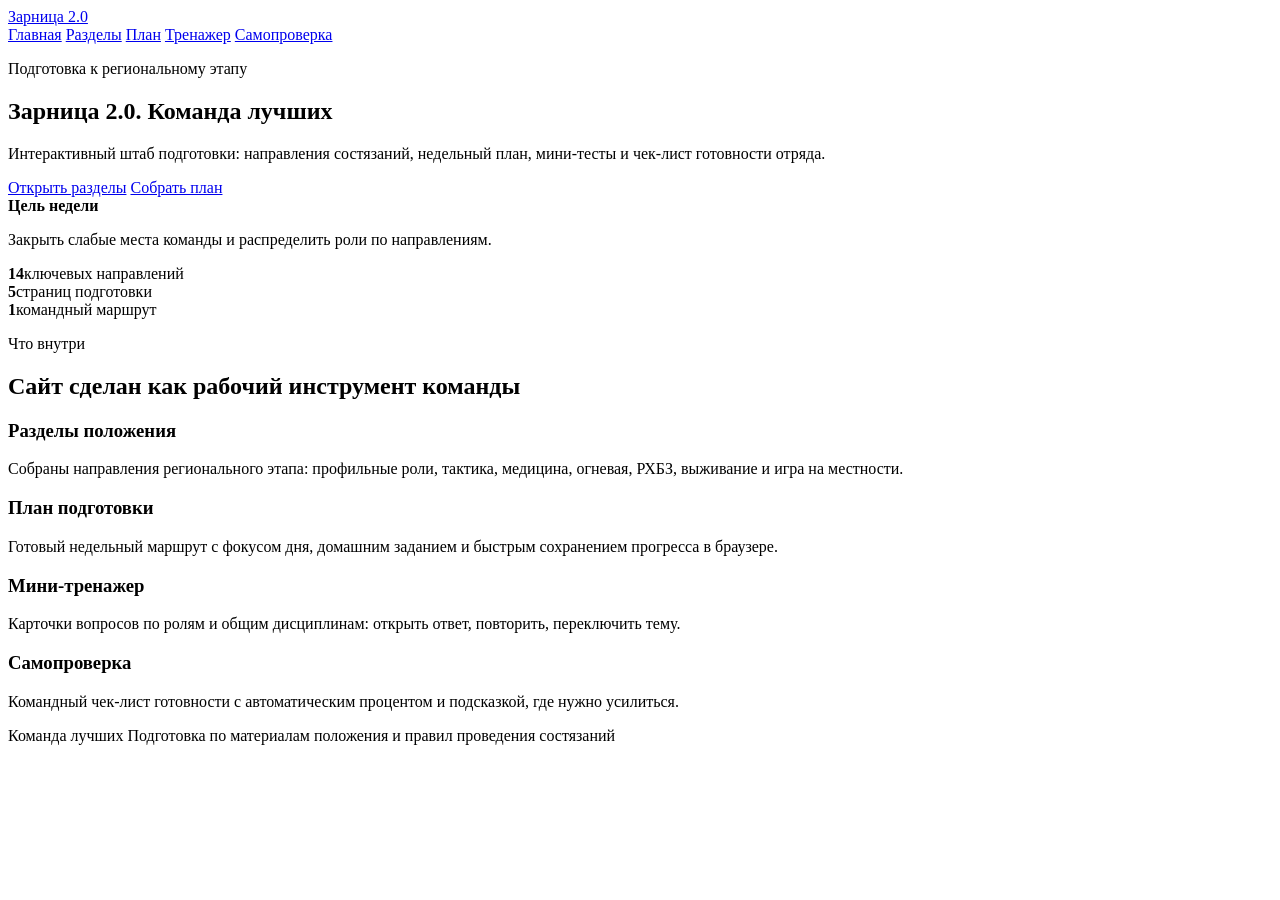
==== index.html @ 5da8fb19 "Add Zarnitsa site homepage" ====
<!doctype html>
<html lang="ru">
<head>
  <meta charset="utf-8">
  <meta name="viewport" content="width=device-width, initial-scale=1">
  <title>Зарница 2.0. Команда лучших</title>
  <link rel="stylesheet" href="styles.css">
</head>
<body>
  <header class="site-header">
    <a class="brand" href="index.html">Зарница 2.0</a>
    <nav class="nav">
      <a href="index.html" aria-current="page">Главная</a>
      <a href="modules.html">Разделы</a>
      <a href="planner.html">План</a>
      <a href="trainer.html">Тренажер</a>
      <a href="score.html">Самопроверка</a>
    </nav>
  </header>

  <main>
    <section class="hero">
      <div class="hero-copy">
        <p class="eyebrow">Подготовка к региональному этапу</p>
        <h1>Зарница 2.0. Команда лучших</h1>
        <p class="lead">Интерактивный штаб подготовки: направления состязаний, недельный план, мини-тесты и чек-лист готовности отряда.</p>
        <div class="hero-actions">
          <a class="button primary" href="modules.html">Открыть разделы</a>
          <a class="button" href="planner.html">Собрать план</a>
        </div>
      </div>
      <div class="hero-panel" aria-label="Карта подготовки">
        <div class="radar">
          <span></span><span></span><span></span><span></span>
        </div>
        <div class="mission-card">
          <strong>Цель недели</strong>
          <p>Закрыть слабые места команды и распределить роли по направлениям.</p>
        </div>
      </div>
    </section>

    <section class="stats">
      <article><strong>14</strong><span>ключевых направлений</span></article>
      <article><strong>5</strong><span>страниц подготовки</span></article>
      <article><strong>1</strong><span>командный маршрут</span></article>
    </section>

    <section class="section">
      <div class="section-head">
        <p class="eyebrow">Что внутри</p>
        <h2>Сайт сделан как рабочий инструмент команды</h2>
      </div>
      <div class="feature-grid">
        <article class="feature">
          <h3>Разделы положения</h3>
          <p>Собраны направления регионального этапа: профильные роли, тактика, медицина, огневая, РХБЗ, выживание и игра на местности.</p>
        </article>
        <article class="feature">
          <h3>План подготовки</h3>
          <p>Готовый недельный маршрут с фокусом дня, домашним заданием и быстрым сохранением прогресса в браузере.</p>
        </article>
        <article class="feature">
          <h3>Мини-тренажер</h3>
          <p>Карточки вопросов по ролям и общим дисциплинам: открыть ответ, повторить, переключить тему.</p>
        </article>
        <article class="feature">
          <h3>Самопроверка</h3>
          <p>Командный чек-лист готовности с автоматическим процентом и подсказкой, где нужно усилиться.</p>
        </article>
      </div>
    </section>
  </main>

  <footer class="footer">
    <span>Команда лучших</span>
    <span>Подготовка по материалам положения и правил проведения состязаний</span>
  </footer>
</body>
</html>
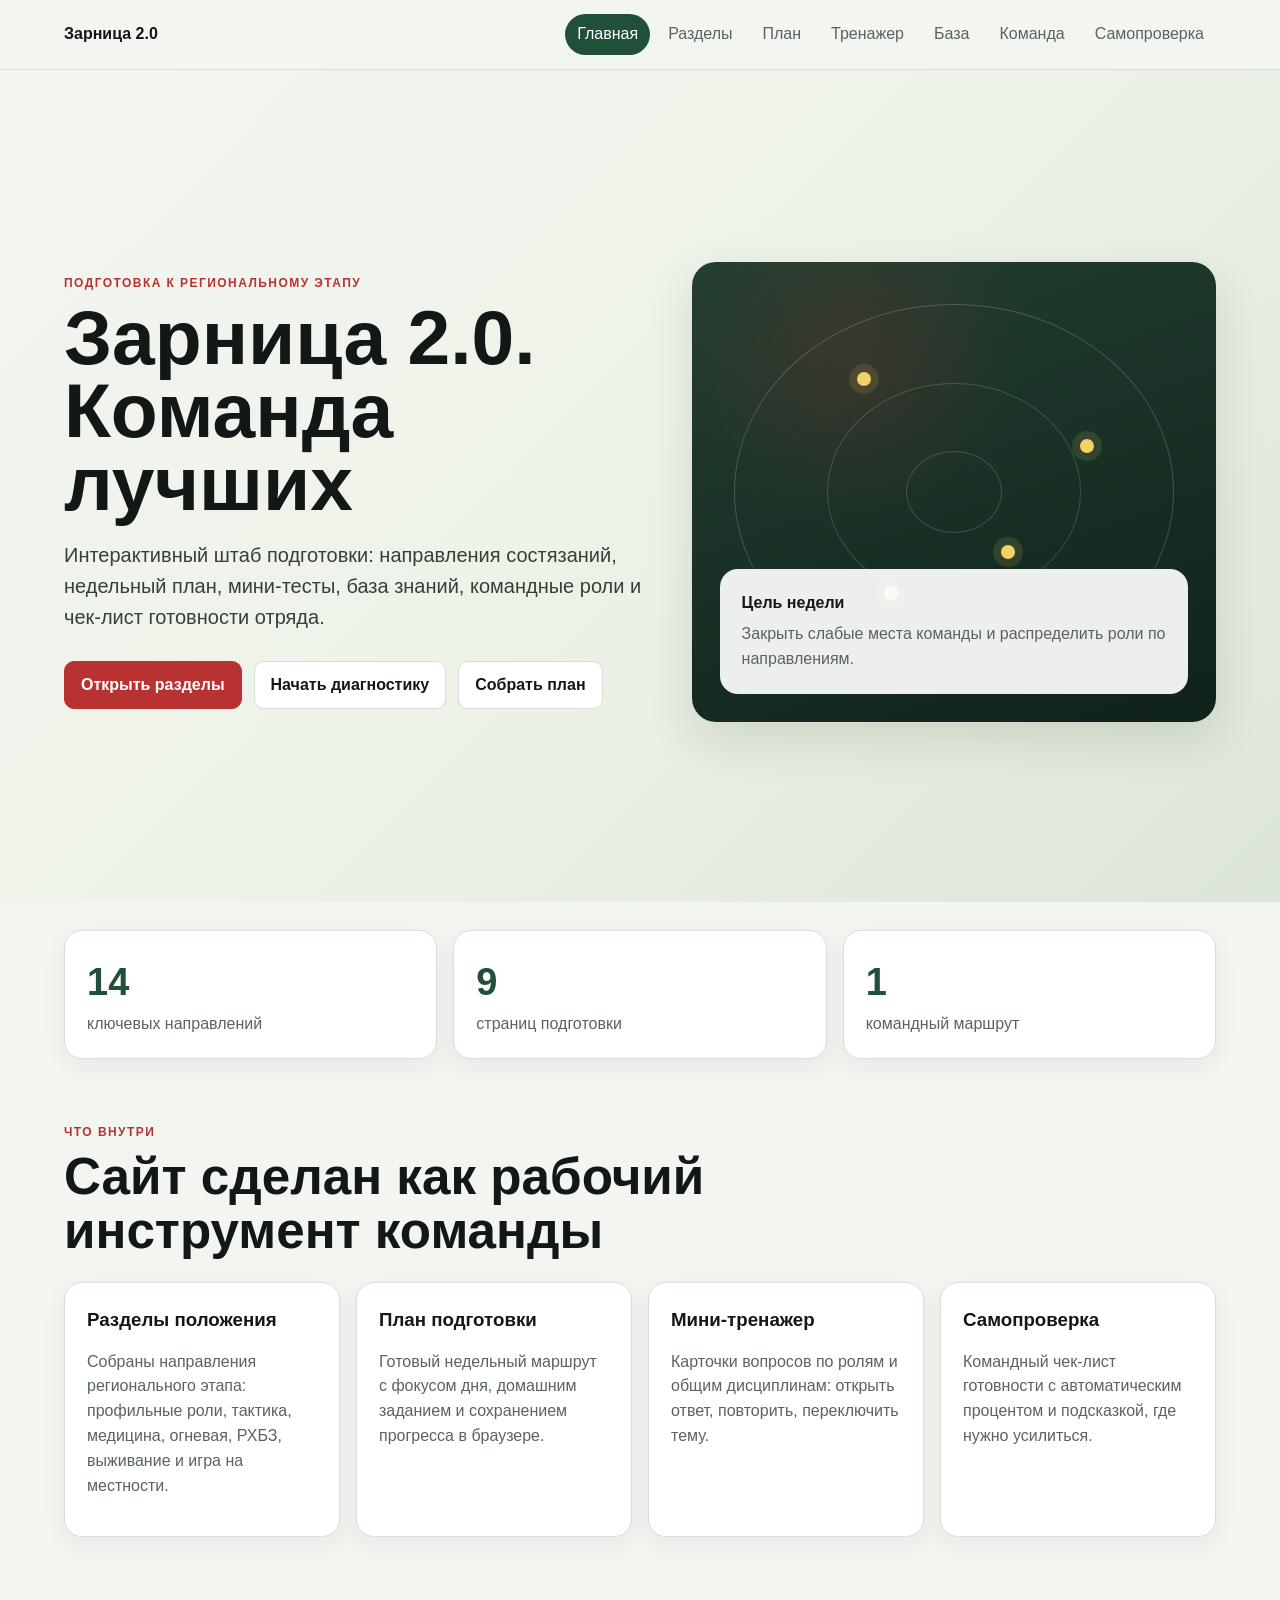
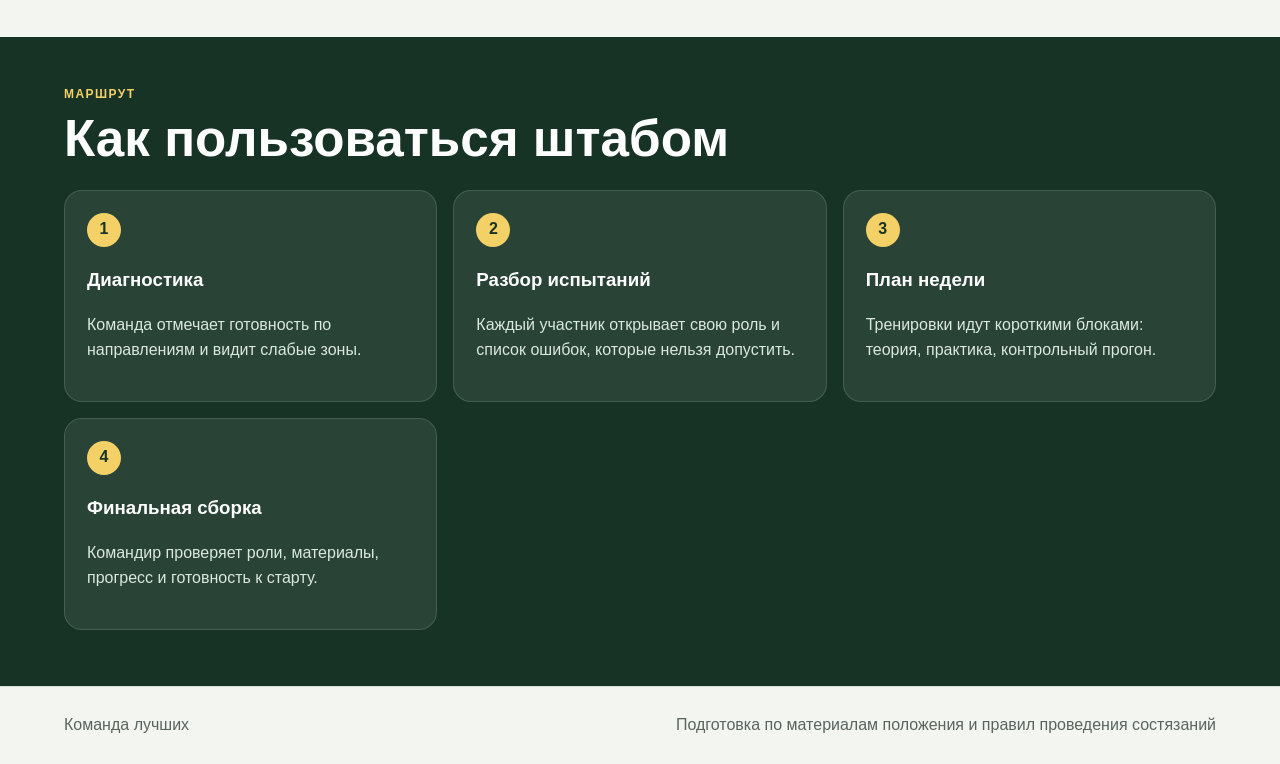
==== commit 5c195172: "Expand homepage into training hub" ====
--- a/index.html
+++ b/index.html
@@ -1,80 +1,17 @@
 <!doctype html>
 <html lang="ru">
 <head>
-  <meta charset="utf-8">
-  <meta name="viewport" content="width=device-width, initial-scale=1">
-  <title>Зарница 2.0. Команда лучших</title>
-  <link rel="stylesheet" href="styles.css">
+  <meta charset="utf-8"><meta name="viewport" content="width=device-width, initial-scale=1">
+  <title>Зарница 2.0. Команда лучших</title><link rel="stylesheet" href="styles.css">
 </head>
 <body>
-  <header class="site-header">
-    <a class="brand" href="index.html">Зарница 2.0</a>
-    <nav class="nav">
-      <a href="index.html" aria-current="page">Главная</a>
-      <a href="modules.html">Разделы</a>
-      <a href="planner.html">План</a>
-      <a href="trainer.html">Тренажер</a>
-      <a href="score.html">Самопроверка</a>
-    </nav>
-  </header>
-
+  <header class="site-header"><a class="brand" href="index.html">Зарница 2.0</a><nav class="nav"><a href="index.html" aria-current="page">Главная</a><a href="modules.html">Разделы</a><a href="planner.html">План</a><a href="trainer.html">Тренажер</a><a href="knowledge.html">База</a><a href="team.html">Команда</a><a href="score.html">Самопроверка</a></nav></header>
   <main>
-    <section class="hero">
-      <div class="hero-copy">
-        <p class="eyebrow">Подготовка к региональному этапу</p>
-        <h1>Зарница 2.0. Команда лучших</h1>
-        <p class="lead">Интерактивный штаб подготовки: направления состязаний, недельный план, мини-тесты и чек-лист готовности отряда.</p>
-        <div class="hero-actions">
-          <a class="button primary" href="modules.html">Открыть разделы</a>
-          <a class="button" href="planner.html">Собрать план</a>
-        </div>
-      </div>
-      <div class="hero-panel" aria-label="Карта подготовки">
-        <div class="radar">
-          <span></span><span></span><span></span><span></span>
-        </div>
-        <div class="mission-card">
-          <strong>Цель недели</strong>
-          <p>Закрыть слабые места команды и распределить роли по направлениям.</p>
-        </div>
-      </div>
-    </section>
-
-    <section class="stats">
-      <article><strong>14</strong><span>ключевых направлений</span></article>
-      <article><strong>5</strong><span>страниц подготовки</span></article>
-      <article><strong>1</strong><span>командный маршрут</span></article>
-    </section>
-
-    <section class="section">
-      <div class="section-head">
-        <p class="eyebrow">Что внутри</p>
-        <h2>Сайт сделан как рабочий инструмент команды</h2>
-      </div>
-      <div class="feature-grid">
-        <article class="feature">
-          <h3>Разделы положения</h3>
-          <p>Собраны направления регионального этапа: профильные роли, тактика, медицина, огневая, РХБЗ, выживание и игра на местности.</p>
-        </article>
-        <article class="feature">
-          <h3>План подготовки</h3>
-          <p>Готовый недельный маршрут с фокусом дня, домашним заданием и быстрым сохранением прогресса в браузере.</p>
-        </article>
-        <article class="feature">
-          <h3>Мини-тренажер</h3>
-          <p>Карточки вопросов по ролям и общим дисциплинам: открыть ответ, повторить, переключить тему.</p>
-        </article>
-        <article class="feature">
-          <h3>Самопроверка</h3>
-          <p>Командный чек-лист готовности с автоматическим процентом и подсказкой, где нужно усилиться.</p>
-        </article>
-      </div>
-    </section>
+    <section class="hero"><div class="hero-copy"><p class="eyebrow">Подготовка к региональному этапу</p><h1>Зарница 2.0. Команда лучших</h1><p class="lead">Интерактивный штаб подготовки: направления состязаний, недельный план, мини-тесты, база знаний, командные роли и чек-лист готовности отряда.</p><div class="hero-actions"><a class="button primary" href="modules.html">Открыть разделы</a><a class="button" href="diagnostics.html">Начать диагностику</a><a class="button" href="planner.html">Собрать план</a></div></div><div class="hero-panel" aria-label="Карта подготовки"><div class="radar"><span></span><span></span><span></span><span></span></div><div class="mission-card"><strong>Цель недели</strong><p>Закрыть слабые места команды и распределить роли по направлениям.</p></div></div></section>
+    <section class="stats"><article><strong>14</strong><span>ключевых направлений</span></article><article><strong>9</strong><span>страниц подготовки</span></article><article><strong>1</strong><span>командный маршрут</span></article></section>
+    <section class="section"><div class="section-head"><p class="eyebrow">Что внутри</p><h2>Сайт сделан как рабочий инструмент команды</h2></div><div class="feature-grid"><article class="feature"><h3>Разделы положения</h3><p>Собраны направления регионального этапа: профильные роли, тактика, медицина, огневая, РХБЗ, выживание и игра на местности.</p></article><article class="feature"><h3>План подготовки</h3><p>Готовый недельный маршрут с фокусом дня, домашним заданием и сохранением прогресса в браузере.</p></article><article class="feature"><h3>Мини-тренажер</h3><p>Карточки вопросов по ролям и общим дисциплинам: открыть ответ, повторить, переключить тему.</p></article><article class="feature"><h3>Самопроверка</h3><p>Командный чек-лист готовности с автоматическим процентом и подсказкой, где нужно усилиться.</p></article></div></section>
+    <section class="section section-dark"><div class="section-head"><p class="eyebrow">Маршрут</p><h2>Как пользоваться штабом</h2></div><div class="route-grid"><article><b>1</b><h3>Диагностика</h3><p>Команда отмечает готовность по направлениям и видит слабые зоны.</p></article><article><b>2</b><h3>Разбор испытаний</h3><p>Каждый участник открывает свою роль и список ошибок, которые нельзя допустить.</p></article><article><b>3</b><h3>План недели</h3><p>Тренировки идут короткими блоками: теория, практика, контрольный прогон.</p></article><article><b>4</b><h3>Финальная сборка</h3><p>Командир проверяет роли, материалы, прогресс и готовность к старту.</p></article></div></section>
   </main>
-
-  <footer class="footer">
-    <span>Команда лучших</span>
-    <span>Подготовка по материалам положения и правил проведения состязаний</span>
-  </footer>
+  <footer class="footer"><span>Команда лучших</span><span>Подготовка по материалам положения и правил проведения состязаний</span></footer>
 </body>
-</html>+</html>
--- a/styles.css
+++ b/styles.css
@@ -0,0 +1 @@
+:root{--bg:#f3f5f1;--panel:#fff;--ink:#111816;--muted:#59645f;--green:#204f3a;--red:#b93232;--line:#d8ded7;--shadow:0 18px 48px rgba(25,38,31,.12)}*{box-sizing:border-box}body{margin:0;font-family:Arial,Helvetica,sans-serif;background:var(--bg);color:var(--ink);line-height:1.55}a{color:inherit}.site-header{position:sticky;top:0;z-index:10;display:flex;align-items:center;justify-content:space-between;gap:20px;padding:14px 5vw;background:rgba(243,245,241,.94);backdrop-filter:blur(14px);border-bottom:1px solid var(--line)}.brand{font-weight:800;text-decoration:none}.nav{display:flex;gap:6px;flex-wrap:wrap}.nav a{padding:8px 12px;border-radius:999px;text-decoration:none;color:var(--muted)}.nav a[aria-current="page"],.nav a:hover{background:var(--green);color:#fff}.hero{min-height:calc(100vh - 68px);display:grid;grid-template-columns:minmax(0,1.05fr) minmax(320px,.95fr);align-items:center;gap:48px;padding:48px 5vw 36px;background:linear-gradient(135deg,#f3f5f1 0%,#eef3e8 48%,#dce6d7 100%)}.hero-copy h1{font-size:clamp(40px,6vw,86px);line-height:.95;margin:8px 0 20px;max-width:900px}.lead{font-size:20px;color:#33413b;max-width:680px}.eyebrow{margin:0 0 8px;color:var(--red);font-weight:800;text-transform:uppercase;font-size:12px;letter-spacing:.12em}.hero-actions{display:flex;gap:12px;flex-wrap:wrap;margin-top:28px}.button{display:inline-flex;align-items:center;justify-content:center;border:1px solid var(--line);background:#fff;color:var(--ink);border-radius:10px;padding:11px 16px;font-weight:700;text-decoration:none;cursor:pointer}.button.primary{background:var(--red);border-color:var(--red);color:#fff}.hero-panel{min-height:460px;border-radius:24px;background:radial-gradient(circle at 30% 20%,rgba(185,50,50,.18),transparent 34%),linear-gradient(160deg,#223f31,#10221a);position:relative;overflow:hidden;box-shadow:var(--shadow)}.radar{position:absolute;inset:42px;border:1px solid rgba(255,255,255,.18);border-radius:50%;display:grid;place-items:center}.radar:before,.radar:after{content:"";position:absolute;border:1px solid rgba(255,255,255,.16);border-radius:50%}.radar:before{inset:21%}.radar:after{inset:39%}.radar span{position:absolute;width:14px;height:14px;border-radius:50%;background:#f3d167;box-shadow:0 0 0 8px rgba(243,209,103,.12)}.radar span:nth-child(1){top:18%;left:28%}.radar span:nth-child(2){top:36%;right:18%}.radar span:nth-child(3){bottom:21%;left:34%}.radar span:nth-child(4){bottom:32%;right:36%}.mission-card{position:absolute;left:28px;right:28px;bottom:28px;background:rgba(255,255,255,.92);border-radius:18px;padding:22px}.mission-card p{margin:6px 0 0;color:var(--muted)}.stats{display:grid;grid-template-columns:repeat(3,1fr);gap:16px;padding:28px 5vw}.stats article,.feature,.module,.callout,.flashcard,.score-meter,.knowledge-grid article,.materials-grid article,.role-card{background:var(--panel);border:1px solid var(--line);border-radius:18px;padding:22px;box-shadow:0 8px 26px rgba(25,38,31,.06)}.stats strong{font-size:38px;color:var(--green);display:block}.stats span{color:var(--muted)}.section,.page{padding:36px 5vw 64px}.section-head,.page-title{max-width:860px;margin-bottom:24px}.section h2,.page h1{font-size:clamp(30px,4vw,54px);line-height:1.05;margin:0 0 12px}.feature-grid,.module-grid{display:grid;grid-template-columns:repeat(4,minmax(0,1fr));gap:16px}.route-grid,.knowledge-grid,.materials-grid,.team-board{display:grid;grid-template-columns:repeat(3,minmax(0,1fr));gap:16px}.feature h3,.module h2{margin:0 0 8px}.feature p,.module p,.page-title p{color:var(--muted)}.section-dark{background:#173326;color:white;margin:36px 0 0;padding-top:48px;padding-bottom:56px}.section-dark .eyebrow{color:#f3d167}.section-dark h2{color:white}.route-grid article{background:rgba(255,255,255,.08);border:1px solid rgba(255,255,255,.14);border-radius:18px;padding:22px}.route-grid b{display:inline-grid;place-items:center;width:34px;height:34px;border-radius:50%;background:#f3d167;color:#173326}.route-grid p{color:#dbe8df}.module-tools{display:flex;gap:10px;flex-wrap:wrap;margin-bottom:18px}.quick-links{display:flex;gap:10px;flex-wrap:wrap;margin:-4px 0 22px}.quick-links a{background:white;border:1px solid var(--line);border-radius:12px;padding:10px 14px;text-decoration:none;font-weight:700}.pill{border:1px solid var(--line);background:#fff;border-radius:999px;padding:9px 13px;cursor:pointer}.pill.active{background:var(--green);color:#fff;border-color:var(--green)}.module{display:flex;flex-direction:column;min-height:250px}.module button{margin-top:auto;align-self:flex-start;border:0;background:#edf3e9;color:var(--green);font-weight:800;border-radius:9px;padding:8px 12px;cursor:pointer}.module div{display:none;margin-top:12px;color:#33413b;border-left:4px solid var(--red);padding-left:12px}.module.open div{display:block}.timeline{display:grid;gap:14px;max-width:980px}.day{display:grid;grid-template-columns:80px 1fr auto;gap:16px;align-items:center;background:#fff;border:1px solid var(--line);border-radius:16px;padding:18px}.day strong{color:var(--red)}.day p{margin:4px 0 0;color:var(--muted)}.day input{width:24px;height:24px}.callout{margin-top:22px;max-width:980px;background:#fff9ec}.trainer{max-width:860px}.trainer-controls{display:flex;gap:12px;margin-bottom:16px;flex-wrap:wrap}select{padding:11px 14px;border:1px solid var(--line);border-radius:10px;background:#fff;min-width:260px}.flashcard h2{font-size:30px}.answer{display:none;border-top:1px solid var(--line);padding-top:16px;color:#24352d}.answer.visible{display:block}.score-layout,.diagnostics-layout{display:grid;grid-template-columns:320px 1fr;gap:20px;align-items:start}.diagnostics-layout{grid-template-columns:minmax(0,1fr) 320px}.score-meter,.diagnostics-result{position:sticky;top:92px;text-align:center}.score-meter strong{display:block;font-size:68px;color:var(--green)}.score-meter span{color:var(--muted)}.checklist,.diagnostics-list{display:grid;gap:10px}.check{display:flex;gap:12px;align-items:flex-start;background:#fff;border:1px solid var(--line);border-radius:14px;padding:14px}.check input{margin-top:4px;width:20px;height:20px}.search-panel{max-width:860px;margin-bottom:18px}.search-panel input{width:100%;border:1px solid var(--line);border-radius:14px;padding:14px 16px;font:inherit;background:#fff}.knowledge-grid h2,.materials-grid h2,.role-card h2{margin-top:0}.knowledge-grid ul{padding-left:20px;color:#33413b}.diag-row{display:grid;grid-template-columns:190px 1fr 34px;gap:14px;align-items:center;background:#fff;border:1px solid var(--line);border-radius:14px;padding:14px}.diag-row b{text-align:center;color:var(--red)}.diagnostics-result{background:#173326;color:#fff;border-radius:20px;padding:26px;box-shadow:var(--shadow)}.diagnostics-result strong{display:block;font-size:64px;line-height:1}.diagnostics-result span{color:#dbe8df}.diagnostics-result p{color:#fff}.role-card{display:grid;gap:12px}.role-card label{display:grid;gap:6px;color:var(--muted);font-weight:700}.role-card input{border:1px solid var(--line);border-radius:10px;padding:10px 12px;font:inherit}.footer{display:flex;justify-content:space-between;gap:16px;flex-wrap:wrap;padding:26px 5vw;border-top:1px solid var(--line);color:var(--muted)}@media (max-width:980px){.hero{grid-template-columns:1fr;min-height:auto}.feature-grid,.module-grid,.route-grid,.knowledge-grid,.materials-grid,.team-board{grid-template-columns:repeat(2,minmax(0,1fr))}.score-layout,.diagnostics-layout{grid-template-columns:1fr}.score-meter,.diagnostics-result{position:static}}@media (max-width:640px){.site-header{align-items:flex-start;flex-direction:column}.nav a{padding:7px 9px}.hero{padding-top:30px}.hero-panel{min-height:320px}.stats,.feature-grid,.module-grid,.route-grid,.knowledge-grid,.materials-grid,.team-board{grid-template-columns:1fr}.day{grid-template-columns:1fr auto}.day strong{grid-column:1/-1}.diag-row{grid-template-columns:1fr}}
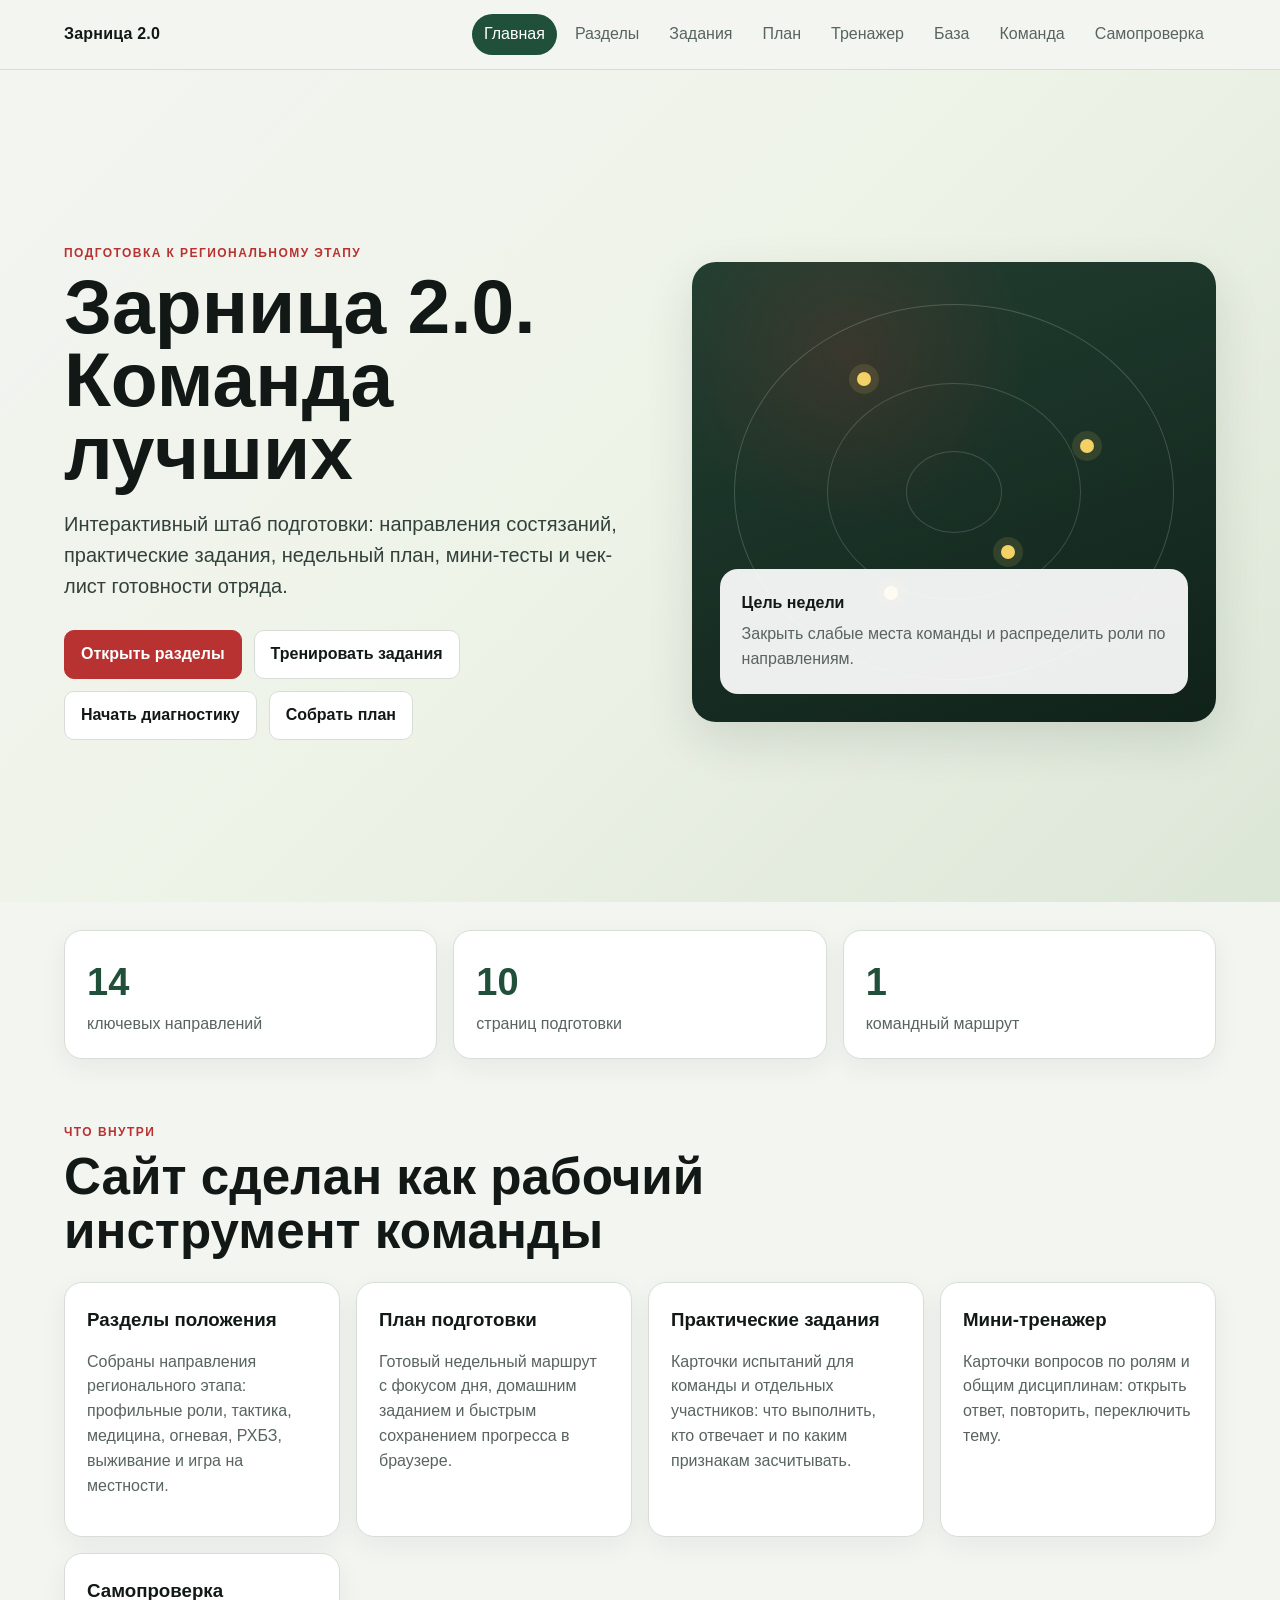
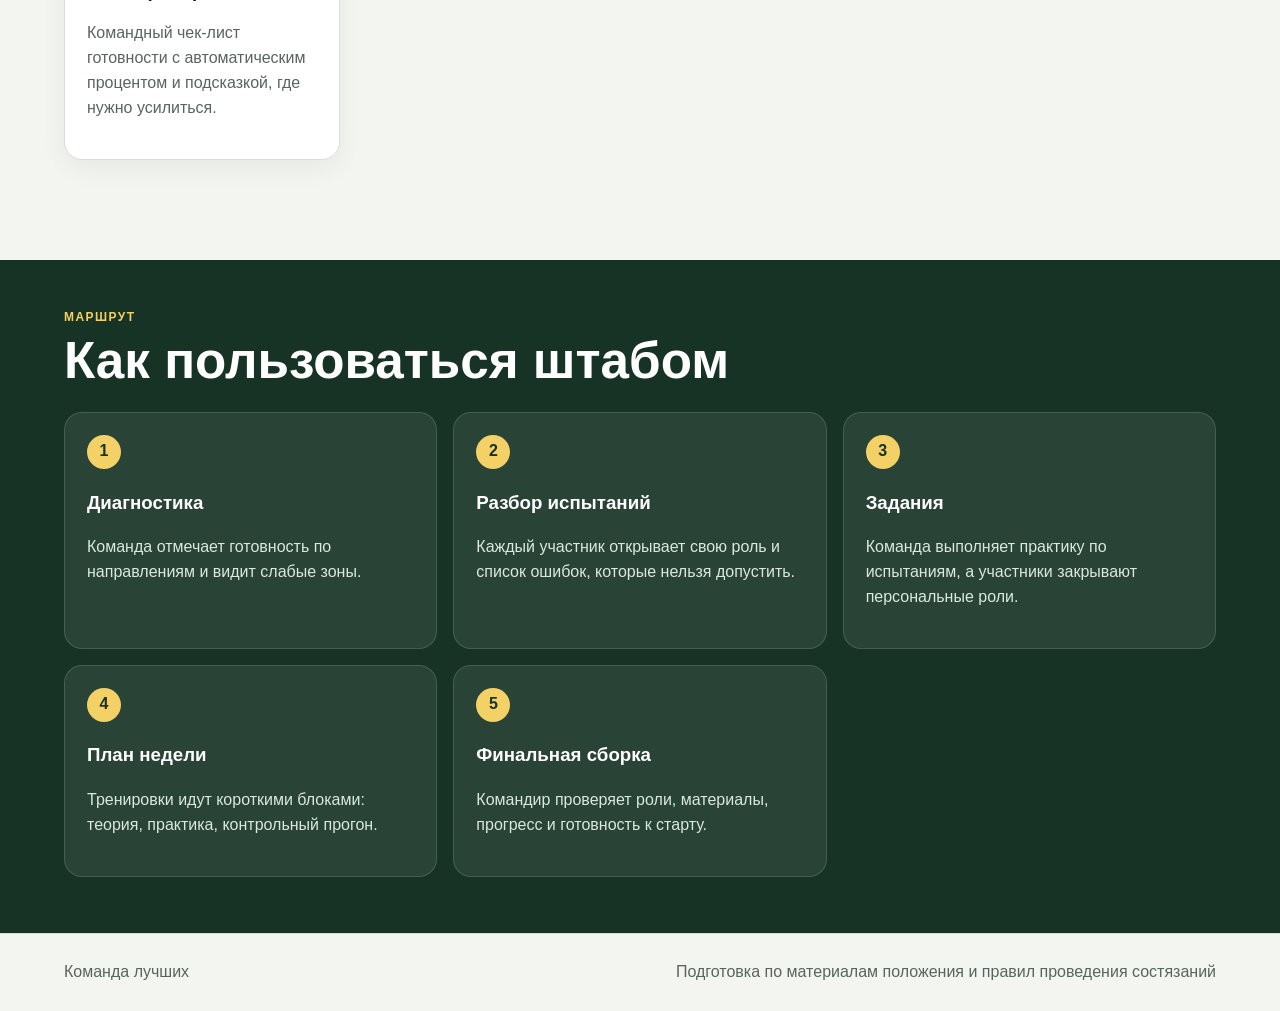
==== commit 39c0e634: "Link preparation tasks from home page" ====
--- a/index.html
+++ b/index.html
@@ -1,17 +1,103 @@
 <!doctype html>
 <html lang="ru">
 <head>
-  <meta charset="utf-8"><meta name="viewport" content="width=device-width, initial-scale=1">
-  <title>Зарница 2.0. Команда лучших</title><link rel="stylesheet" href="styles.css">
+  <meta charset="utf-8">
+  <meta name="viewport" content="width=device-width, initial-scale=1">
+  <title>Зарница 2.0. Команда лучших</title>
+  <link rel="stylesheet" href="styles.css">
 </head>
 <body>
-  <header class="site-header"><a class="brand" href="index.html">Зарница 2.0</a><nav class="nav"><a href="index.html" aria-current="page">Главная</a><a href="modules.html">Разделы</a><a href="planner.html">План</a><a href="trainer.html">Тренажер</a><a href="knowledge.html">База</a><a href="team.html">Команда</a><a href="score.html">Самопроверка</a></nav></header>
+  <header class="site-header">
+    <a class="brand" href="index.html">Зарница 2.0</a>
+    <nav class="nav">
+      <a href="index.html" aria-current="page">Главная</a>
+      <a href="modules.html">Разделы</a>
+      <a href="tasks.html">Задания</a>
+      <a href="planner.html">План</a>
+      <a href="trainer.html">Тренажер</a>
+      <a href="knowledge.html">База</a>
+      <a href="team.html">Команда</a>
+      <a href="score.html">Самопроверка</a>
+    </nav>
+  </header>
+
   <main>
-    <section class="hero"><div class="hero-copy"><p class="eyebrow">Подготовка к региональному этапу</p><h1>Зарница 2.0. Команда лучших</h1><p class="lead">Интерактивный штаб подготовки: направления состязаний, недельный план, мини-тесты, база знаний, командные роли и чек-лист готовности отряда.</p><div class="hero-actions"><a class="button primary" href="modules.html">Открыть разделы</a><a class="button" href="diagnostics.html">Начать диагностику</a><a class="button" href="planner.html">Собрать план</a></div></div><div class="hero-panel" aria-label="Карта подготовки"><div class="radar"><span></span><span></span><span></span><span></span></div><div class="mission-card"><strong>Цель недели</strong><p>Закрыть слабые места команды и распределить роли по направлениям.</p></div></div></section>
-    <section class="stats"><article><strong>14</strong><span>ключевых направлений</span></article><article><strong>9</strong><span>страниц подготовки</span></article><article><strong>1</strong><span>командный маршрут</span></article></section>
-    <section class="section"><div class="section-head"><p class="eyebrow">Что внутри</p><h2>Сайт сделан как рабочий инструмент команды</h2></div><div class="feature-grid"><article class="feature"><h3>Разделы положения</h3><p>Собраны направления регионального этапа: профильные роли, тактика, медицина, огневая, РХБЗ, выживание и игра на местности.</p></article><article class="feature"><h3>План подготовки</h3><p>Готовый недельный маршрут с фокусом дня, домашним заданием и сохранением прогресса в браузере.</p></article><article class="feature"><h3>Мини-тренажер</h3><p>Карточки вопросов по ролям и общим дисциплинам: открыть ответ, повторить, переключить тему.</p></article><article class="feature"><h3>Самопроверка</h3><p>Командный чек-лист готовности с автоматическим процентом и подсказкой, где нужно усилиться.</p></article></div></section>
-    <section class="section section-dark"><div class="section-head"><p class="eyebrow">Маршрут</p><h2>Как пользоваться штабом</h2></div><div class="route-grid"><article><b>1</b><h3>Диагностика</h3><p>Команда отмечает готовность по направлениям и видит слабые зоны.</p></article><article><b>2</b><h3>Разбор испытаний</h3><p>Каждый участник открывает свою роль и список ошибок, которые нельзя допустить.</p></article><article><b>3</b><h3>План недели</h3><p>Тренировки идут короткими блоками: теория, практика, контрольный прогон.</p></article><article><b>4</b><h3>Финальная сборка</h3><p>Командир проверяет роли, материалы, прогресс и готовность к старту.</p></article></div></section>
+    <section class="hero">
+      <div class="hero-copy">
+        <p class="eyebrow">Подготовка к региональному этапу</p>
+        <h1>Зарница 2.0. Команда лучших</h1>
+        <p class="lead">Интерактивный штаб подготовки: направления состязаний, практические задания, недельный план, мини-тесты и чек-лист готовности отряда.</p>
+        <div class="hero-actions">
+          <a class="button primary" href="modules.html">Открыть разделы</a>
+          <a class="button" href="tasks.html">Тренировать задания</a>
+          <a class="button" href="diagnostics.html">Начать диагностику</a>
+          <a class="button" href="planner.html">Собрать план</a>
+        </div>
+      </div>
+      <div class="hero-panel" aria-label="Карта подготовки">
+        <div class="radar">
+          <span></span><span></span><span></span><span></span>
+        </div>
+        <div class="mission-card">
+          <strong>Цель недели</strong>
+          <p>Закрыть слабые места команды и распределить роли по направлениям.</p>
+        </div>
+      </div>
+    </section>
+
+    <section class="stats">
+      <article><strong>14</strong><span>ключевых направлений</span></article>
+      <article><strong>10</strong><span>страниц подготовки</span></article>
+      <article><strong>1</strong><span>командный маршрут</span></article>
+    </section>
+
+    <section class="section">
+      <div class="section-head">
+        <p class="eyebrow">Что внутри</p>
+        <h2>Сайт сделан как рабочий инструмент команды</h2>
+      </div>
+      <div class="feature-grid">
+        <article class="feature">
+          <h3>Разделы положения</h3>
+          <p>Собраны направления регионального этапа: профильные роли, тактика, медицина, огневая, РХБЗ, выживание и игра на местности.</p>
+        </article>
+        <article class="feature">
+          <h3>План подготовки</h3>
+          <p>Готовый недельный маршрут с фокусом дня, домашним заданием и быстрым сохранением прогресса в браузере.</p>
+        </article>
+        <article class="feature">
+          <h3>Практические задания</h3>
+          <p>Карточки испытаний для команды и отдельных участников: что выполнить, кто отвечает и по каким признакам засчитывать.</p>
+        </article>
+        <article class="feature">
+          <h3>Мини-тренажер</h3>
+          <p>Карточки вопросов по ролям и общим дисциплинам: открыть ответ, повторить, переключить тему.</p>
+        </article>
+        <article class="feature">
+          <h3>Самопроверка</h3>
+          <p>Командный чек-лист готовности с автоматическим процентом и подсказкой, где нужно усилиться.</p>
+        </article>
+      </div>
+    </section>
+
+    <section class="section section-dark">
+      <div class="section-head">
+        <p class="eyebrow">Маршрут</p>
+        <h2>Как пользоваться штабом</h2>
+      </div>
+      <div class="route-grid">
+        <article><b>1</b><h3>Диагностика</h3><p>Команда отмечает готовность по направлениям и видит слабые зоны.</p></article>
+        <article><b>2</b><h3>Разбор испытаний</h3><p>Каждый участник открывает свою роль и список ошибок, которые нельзя допустить.</p></article>
+        <article><b>3</b><h3>Задания</h3><p>Команда выполняет практику по испытаниям, а участники закрывают персональные роли.</p></article>
+        <article><b>4</b><h3>План недели</h3><p>Тренировки идут короткими блоками: теория, практика, контрольный прогон.</p></article>
+        <article><b>5</b><h3>Финальная сборка</h3><p>Командир проверяет роли, материалы, прогресс и готовность к старту.</p></article>
+      </div>
+    </section>
   </main>
-  <footer class="footer"><span>Команда лучших</span><span>Подготовка по материалам положения и правил проведения состязаний</span></footer>
+
+  <footer class="footer">
+    <span>Команда лучших</span>
+    <span>Подготовка по материалам положения и правил проведения состязаний</span>
+  </footer>
 </body>
 </html>
--- a/styles.css
+++ b/styles.css
@@ -1 +1,123 @@
-:root{--bg:#f3f5f1;--panel:#fff;--ink:#111816;--muted:#59645f;--green:#204f3a;--red:#b93232;--line:#d8ded7;--shadow:0 18px 48px rgba(25,38,31,.12)}*{box-sizing:border-box}body{margin:0;font-family:Arial,Helvetica,sans-serif;background:var(--bg);color:var(--ink);line-height:1.55}a{color:inherit}.site-header{position:sticky;top:0;z-index:10;display:flex;align-items:center;justify-content:space-between;gap:20px;padding:14px 5vw;background:rgba(243,245,241,.94);backdrop-filter:blur(14px);border-bottom:1px solid var(--line)}.brand{font-weight:800;text-decoration:none}.nav{display:flex;gap:6px;flex-wrap:wrap}.nav a{padding:8px 12px;border-radius:999px;text-decoration:none;color:var(--muted)}.nav a[aria-current="page"],.nav a:hover{background:var(--green);color:#fff}.hero{min-height:calc(100vh - 68px);display:grid;grid-template-columns:minmax(0,1.05fr) minmax(320px,.95fr);align-items:center;gap:48px;padding:48px 5vw 36px;background:linear-gradient(135deg,#f3f5f1 0%,#eef3e8 48%,#dce6d7 100%)}.hero-copy h1{font-size:clamp(40px,6vw,86px);line-height:.95;margin:8px 0 20px;max-width:900px}.lead{font-size:20px;color:#33413b;max-width:680px}.eyebrow{margin:0 0 8px;color:var(--red);font-weight:800;text-transform:uppercase;font-size:12px;letter-spacing:.12em}.hero-actions{display:flex;gap:12px;flex-wrap:wrap;margin-top:28px}.button{display:inline-flex;align-items:center;justify-content:center;border:1px solid var(--line);background:#fff;color:var(--ink);border-radius:10px;padding:11px 16px;font-weight:700;text-decoration:none;cursor:pointer}.button.primary{background:var(--red);border-color:var(--red);color:#fff}.hero-panel{min-height:460px;border-radius:24px;background:radial-gradient(circle at 30% 20%,rgba(185,50,50,.18),transparent 34%),linear-gradient(160deg,#223f31,#10221a);position:relative;overflow:hidden;box-shadow:var(--shadow)}.radar{position:absolute;inset:42px;border:1px solid rgba(255,255,255,.18);border-radius:50%;display:grid;place-items:center}.radar:before,.radar:after{content:"";position:absolute;border:1px solid rgba(255,255,255,.16);border-radius:50%}.radar:before{inset:21%}.radar:after{inset:39%}.radar span{position:absolute;width:14px;height:14px;border-radius:50%;background:#f3d167;box-shadow:0 0 0 8px rgba(243,209,103,.12)}.radar span:nth-child(1){top:18%;left:28%}.radar span:nth-child(2){top:36%;right:18%}.radar span:nth-child(3){bottom:21%;left:34%}.radar span:nth-child(4){bottom:32%;right:36%}.mission-card{position:absolute;left:28px;right:28px;bottom:28px;background:rgba(255,255,255,.92);border-radius:18px;padding:22px}.mission-card p{margin:6px 0 0;color:var(--muted)}.stats{display:grid;grid-template-columns:repeat(3,1fr);gap:16px;padding:28px 5vw}.stats article,.feature,.module,.callout,.flashcard,.score-meter,.knowledge-grid article,.materials-grid article,.role-card{background:var(--panel);border:1px solid var(--line);border-radius:18px;padding:22px;box-shadow:0 8px 26px rgba(25,38,31,.06)}.stats strong{font-size:38px;color:var(--green);display:block}.stats span{color:var(--muted)}.section,.page{padding:36px 5vw 64px}.section-head,.page-title{max-width:860px;margin-bottom:24px}.section h2,.page h1{font-size:clamp(30px,4vw,54px);line-height:1.05;margin:0 0 12px}.feature-grid,.module-grid{display:grid;grid-template-columns:repeat(4,minmax(0,1fr));gap:16px}.route-grid,.knowledge-grid,.materials-grid,.team-board{display:grid;grid-template-columns:repeat(3,minmax(0,1fr));gap:16px}.feature h3,.module h2{margin:0 0 8px}.feature p,.module p,.page-title p{color:var(--muted)}.section-dark{background:#173326;color:white;margin:36px 0 0;padding-top:48px;padding-bottom:56px}.section-dark .eyebrow{color:#f3d167}.section-dark h2{color:white}.route-grid article{background:rgba(255,255,255,.08);border:1px solid rgba(255,255,255,.14);border-radius:18px;padding:22px}.route-grid b{display:inline-grid;place-items:center;width:34px;height:34px;border-radius:50%;background:#f3d167;color:#173326}.route-grid p{color:#dbe8df}.module-tools{display:flex;gap:10px;flex-wrap:wrap;margin-bottom:18px}.quick-links{display:flex;gap:10px;flex-wrap:wrap;margin:-4px 0 22px}.quick-links a{background:white;border:1px solid var(--line);border-radius:12px;padding:10px 14px;text-decoration:none;font-weight:700}.pill{border:1px solid var(--line);background:#fff;border-radius:999px;padding:9px 13px;cursor:pointer}.pill.active{background:var(--green);color:#fff;border-color:var(--green)}.module{display:flex;flex-direction:column;min-height:250px}.module button{margin-top:auto;align-self:flex-start;border:0;background:#edf3e9;color:var(--green);font-weight:800;border-radius:9px;padding:8px 12px;cursor:pointer}.module div{display:none;margin-top:12px;color:#33413b;border-left:4px solid var(--red);padding-left:12px}.module.open div{display:block}.timeline{display:grid;gap:14px;max-width:980px}.day{display:grid;grid-template-columns:80px 1fr auto;gap:16px;align-items:center;background:#fff;border:1px solid var(--line);border-radius:16px;padding:18px}.day strong{color:var(--red)}.day p{margin:4px 0 0;color:var(--muted)}.day input{width:24px;height:24px}.callout{margin-top:22px;max-width:980px;background:#fff9ec}.trainer{max-width:860px}.trainer-controls{display:flex;gap:12px;margin-bottom:16px;flex-wrap:wrap}select{padding:11px 14px;border:1px solid var(--line);border-radius:10px;background:#fff;min-width:260px}.flashcard h2{font-size:30px}.answer{display:none;border-top:1px solid var(--line);padding-top:16px;color:#24352d}.answer.visible{display:block}.score-layout,.diagnostics-layout{display:grid;grid-template-columns:320px 1fr;gap:20px;align-items:start}.diagnostics-layout{grid-template-columns:minmax(0,1fr) 320px}.score-meter,.diagnostics-result{position:sticky;top:92px;text-align:center}.score-meter strong{display:block;font-size:68px;color:var(--green)}.score-meter span{color:var(--muted)}.checklist,.diagnostics-list{display:grid;gap:10px}.check{display:flex;gap:12px;align-items:flex-start;background:#fff;border:1px solid var(--line);border-radius:14px;padding:14px}.check input{margin-top:4px;width:20px;height:20px}.search-panel{max-width:860px;margin-bottom:18px}.search-panel input{width:100%;border:1px solid var(--line);border-radius:14px;padding:14px 16px;font:inherit;background:#fff}.knowledge-grid h2,.materials-grid h2,.role-card h2{margin-top:0}.knowledge-grid ul{padding-left:20px;color:#33413b}.diag-row{display:grid;grid-template-columns:190px 1fr 34px;gap:14px;align-items:center;background:#fff;border:1px solid var(--line);border-radius:14px;padding:14px}.diag-row b{text-align:center;color:var(--red)}.diagnostics-result{background:#173326;color:#fff;border-radius:20px;padding:26px;box-shadow:var(--shadow)}.diagnostics-result strong{display:block;font-size:64px;line-height:1}.diagnostics-result span{color:#dbe8df}.diagnostics-result p{color:#fff}.role-card{display:grid;gap:12px}.role-card label{display:grid;gap:6px;color:var(--muted);font-weight:700}.role-card input{border:1px solid var(--line);border-radius:10px;padding:10px 12px;font:inherit}.footer{display:flex;justify-content:space-between;gap:16px;flex-wrap:wrap;padding:26px 5vw;border-top:1px solid var(--line);color:var(--muted)}@media (max-width:980px){.hero{grid-template-columns:1fr;min-height:auto}.feature-grid,.module-grid,.route-grid,.knowledge-grid,.materials-grid,.team-board{grid-template-columns:repeat(2,minmax(0,1fr))}.score-layout,.diagnostics-layout{grid-template-columns:1fr}.score-meter,.diagnostics-result{position:static}}@media (max-width:640px){.site-header{align-items:flex-start;flex-direction:column}.nav a{padding:7px 9px}.hero{padding-top:30px}.hero-panel{min-height:320px}.stats,.feature-grid,.module-grid,.route-grid,.knowledge-grid,.materials-grid,.team-board{grid-template-columns:1fr}.day{grid-template-columns:1fr auto}.day strong{grid-column:1/-1}.diag-row{grid-template-columns:1fr}}
+:root{
+  --bg:#f3f5f1;
+  --panel:#ffffff;
+  --ink:#111816;
+  --muted:#59645f;
+  --green:#204f3a;
+  --green-2:#2f7a4d;
+  --red:#b93232;
+  --sand:#d9c7a0;
+  --line:#d8ded7;
+  --shadow:0 18px 48px rgba(25,38,31,.12);
+}
+*{box-sizing:border-box}
+body{margin:0;font-family:Arial,Helvetica,sans-serif;background:var(--bg);color:var(--ink);line-height:1.55}
+a{color:inherit}
+.site-header{position:sticky;top:0;z-index:10;display:flex;align-items:center;justify-content:space-between;gap:20px;padding:14px 5vw;background:rgba(243,245,241,.92);backdrop-filter:blur(14px);border-bottom:1px solid var(--line)}
+.brand{font-weight:800;text-decoration:none;letter-spacing:.2px}
+.nav{display:flex;gap:6px;flex-wrap:wrap}
+.nav a{padding:8px 12px;border-radius:999px;text-decoration:none;color:var(--muted)}
+.nav a[aria-current="page"],.nav a:hover{background:var(--green);color:white}
+.hero{min-height:calc(100vh - 68px);display:grid;grid-template-columns:minmax(0,1.05fr) minmax(320px,.95fr);align-items:center;gap:48px;padding:48px 5vw 36px;background:linear-gradient(135deg,#f3f5f1 0%,#eef3e8 48%,#dce6d7 100%)}
+.hero-copy h1{font-size:clamp(40px,6vw,86px);line-height:.95;margin:8px 0 20px;max-width:900px}
+.lead{font-size:20px;color:#33413b;max-width:680px}
+.eyebrow{margin:0 0 8px;color:var(--red);font-weight:800;text-transform:uppercase;font-size:12px;letter-spacing:.12em}
+.hero-actions{display:flex;gap:12px;flex-wrap:wrap;margin-top:28px}
+.button{display:inline-flex;align-items:center;justify-content:center;border:1px solid var(--line);background:white;color:var(--ink);border-radius:10px;padding:11px 16px;font-weight:700;text-decoration:none;cursor:pointer}
+.button.primary{background:var(--red);border-color:var(--red);color:white}
+.hero-panel{min-height:460px;border-radius:24px;background:radial-gradient(circle at 30% 20%,rgba(185,50,50,.18),transparent 34%),linear-gradient(160deg,#223f31,#10221a);position:relative;overflow:hidden;box-shadow:var(--shadow)}
+.radar{position:absolute;inset:42px;border:1px solid rgba(255,255,255,.18);border-radius:50%;display:grid;place-items:center}
+.radar:before,.radar:after{content:"";position:absolute;border:1px solid rgba(255,255,255,.16);border-radius:50%}
+.radar:before{inset:21%}.radar:after{inset:39%}
+.radar span{position:absolute;width:14px;height:14px;border-radius:50%;background:#f3d167;box-shadow:0 0 0 8px rgba(243,209,103,.12)}
+.radar span:nth-child(1){top:18%;left:28%}.radar span:nth-child(2){top:36%;right:18%}.radar span:nth-child(3){bottom:21%;left:34%}.radar span:nth-child(4){bottom:32%;right:36%}
+.mission-card{position:absolute;left:28px;right:28px;bottom:28px;background:rgba(255,255,255,.92);border-radius:18px;padding:22px}
+.mission-card p{margin:6px 0 0;color:var(--muted)}
+.stats{display:grid;grid-template-columns:repeat(3,1fr);gap:16px;padding:28px 5vw}
+.stats article,.feature,.module,.callout,.flashcard,.score-meter{background:var(--panel);border:1px solid var(--line);border-radius:18px;padding:22px;box-shadow:0 8px 26px rgba(25,38,31,.06)}
+.stats strong{font-size:38px;color:var(--green);display:block}
+.stats span{color:var(--muted)}
+.section,.page{padding:36px 5vw 64px}
+.section-head,.page-title{max-width:860px;margin-bottom:24px}
+.section h2,.page h1{font-size:clamp(30px,4vw,54px);line-height:1.05;margin:0 0 12px}
+.feature-grid,.module-grid{display:grid;grid-template-columns:repeat(4,minmax(0,1fr));gap:16px}
+.route-grid,.knowledge-grid,.materials-grid,.team-board,.task-grid{display:grid;grid-template-columns:repeat(3,minmax(0,1fr));gap:16px}
+.feature h3,.module h2{margin:0 0 8px}
+.feature p,.module p,.page-title p{color:var(--muted)}
+.section-dark{background:#173326;color:white;margin:36px 0 0;padding-top:48px;padding-bottom:56px}
+.section-dark .eyebrow{color:#f3d167}.section-dark h2{color:white}
+.route-grid article{background:rgba(255,255,255,.08);border:1px solid rgba(255,255,255,.14);border-radius:18px;padding:22px}
+.route-grid b{display:inline-grid;place-items:center;width:34px;height:34px;border-radius:50%;background:#f3d167;color:#173326}
+.route-grid p{color:#dbe8df}
+.module-tools{display:flex;gap:10px;flex-wrap:wrap;margin-bottom:18px}
+.quick-links{display:flex;gap:10px;flex-wrap:wrap;margin:-4px 0 22px}
+.quick-links a{background:white;border:1px solid var(--line);border-radius:12px;padding:10px 14px;text-decoration:none;font-weight:700}
+.pill{border:1px solid var(--line);background:white;border-radius:999px;padding:9px 13px;cursor:pointer}
+.pill.active{background:var(--green);color:white;border-color:var(--green)}
+.module{display:flex;flex-direction:column;min-height:250px}
+.module button{margin-top:auto;align-self:flex-start;border:0;background:#edf3e9;color:var(--green);font-weight:800;border-radius:9px;padding:8px 12px;cursor:pointer}
+.module div{display:none;margin-top:12px;color:#33413b;border-left:4px solid var(--red);padding-left:12px}
+.module.open div{display:block}
+.timeline{display:grid;gap:14px;max-width:980px}
+.day{display:grid;grid-template-columns:80px 1fr auto;gap:16px;align-items:center;background:white;border:1px solid var(--line);border-radius:16px;padding:18px}
+.day strong{color:var(--red)}
+.day p{margin:4px 0 0;color:var(--muted)}
+.day input{width:24px;height:24px}
+.callout{margin-top:22px;max-width:980px;background:#fff9ec}
+.trainer{max-width:860px}
+.trainer-controls{display:flex;gap:12px;margin-bottom:16px;flex-wrap:wrap}
+select{padding:11px 14px;border:1px solid var(--line);border-radius:10px;background:white;min-width:260px}
+.flashcard h2{font-size:30px}
+.answer{display:none;border-top:1px solid var(--line);padding-top:16px;color:#24352d}
+.answer.visible{display:block}
+.score-layout{display:grid;grid-template-columns:320px 1fr;gap:20px;align-items:start}
+.score-meter{position:sticky;top:92px;text-align:center}
+.score-meter strong{display:block;font-size:68px;color:var(--green)}
+.score-meter span{color:var(--muted)}
+.checklist{display:grid;gap:10px}
+.check{display:flex;gap:12px;align-items:flex-start;background:white;border:1px solid var(--line);border-radius:14px;padding:14px}
+.check input{margin-top:4px;width:20px;height:20px}
+.search-panel{max-width:860px;margin-bottom:18px}
+.search-panel input{width:100%;border:1px solid var(--line);border-radius:14px;padding:14px 16px;font:inherit;background:white}
+.knowledge-grid article,.materials-grid article,.role-card,.task-card,.task-dashboard article{background:white;border:1px solid var(--line);border-radius:18px;padding:22px;box-shadow:0 8px 26px rgba(25,38,31,.06)}
+.knowledge-grid h2,.materials-grid h2,.role-card h2,.task-card h2{margin-top:0}
+.knowledge-grid ul,.task-card ul{padding-left:20px;color:#33413b}
+.diagnostics-layout{display:grid;grid-template-columns:minmax(0,1fr) 320px;gap:20px;align-items:start}
+.diagnostics-list{display:grid;gap:12px}
+.diag-row{display:grid;grid-template-columns:190px 1fr 34px;gap:14px;align-items:center;background:white;border:1px solid var(--line);border-radius:14px;padding:14px}
+.diag-row b{text-align:center;color:var(--red)}
+.diagnostics-result{position:sticky;top:92px;background:#173326;color:white;border-radius:20px;padding:26px;box-shadow:var(--shadow)}
+.diagnostics-result strong{display:block;font-size:64px;line-height:1}
+.diagnostics-result span{color:#dbe8df}.diagnostics-result p{color:white}
+.role-card{display:grid;gap:12px}
+.role-card label{display:grid;gap:6px;color:var(--muted);font-weight:700}
+.role-card input{border:1px solid var(--line);border-radius:10px;padding:10px 12px;font:inherit}
+.task-dashboard{display:grid;grid-template-columns:repeat(3,minmax(0,1fr));gap:16px;margin-bottom:20px}
+.task-dashboard strong{display:block;font-size:42px;color:var(--green)}
+.task-dashboard span{color:var(--muted)}
+.task-card{display:flex;flex-direction:column;gap:8px}
+.task-card h3{margin:8px 0 0;color:var(--green)}
+.task-card p{margin:0;color:#33413b}
+.task-head{display:flex;justify-content:space-between;gap:12px;align-items:center}
+.task-head span{background:#edf3e9;color:var(--green);border-radius:999px;padding:5px 10px;font-weight:800;font-size:13px}
+.task-head b{color:var(--red)}
+.task-check{margin-top:auto;display:flex;gap:10px;align-items:center;border-top:1px solid var(--line);padding-top:14px;font-weight:800}
+.task-check input{width:20px;height:20px}
+.footer{display:flex;justify-content:space-between;gap:16px;flex-wrap:wrap;padding:26px 5vw;border-top:1px solid var(--line);color:var(--muted)}
+@media (max-width:980px){
+  .hero{grid-template-columns:1fr;min-height:auto}
+  .feature-grid,.module-grid,.route-grid,.knowledge-grid,.materials-grid,.team-board,.task-grid{grid-template-columns:repeat(2,minmax(0,1fr))}
+  .score-layout,.diagnostics-layout{grid-template-columns:1fr}
+  .score-meter{position:static}
+  .diagnostics-result{position:static}
+}
+@media (max-width:640px){
+  .site-header{align-items:flex-start;flex-direction:column}
+  .nav a{padding:7px 9px}
+  .hero{padding-top:30px}
+  .hero-panel{min-height:320px}
+  .stats,.feature-grid,.module-grid,.route-grid,.knowledge-grid,.materials-grid,.team-board,.task-grid,.task-dashboard{grid-template-columns:1fr}
+  .day{grid-template-columns:1fr auto}
+  .day strong{grid-column:1/-1}
+  .diag-row{grid-template-columns:1fr}
+}
